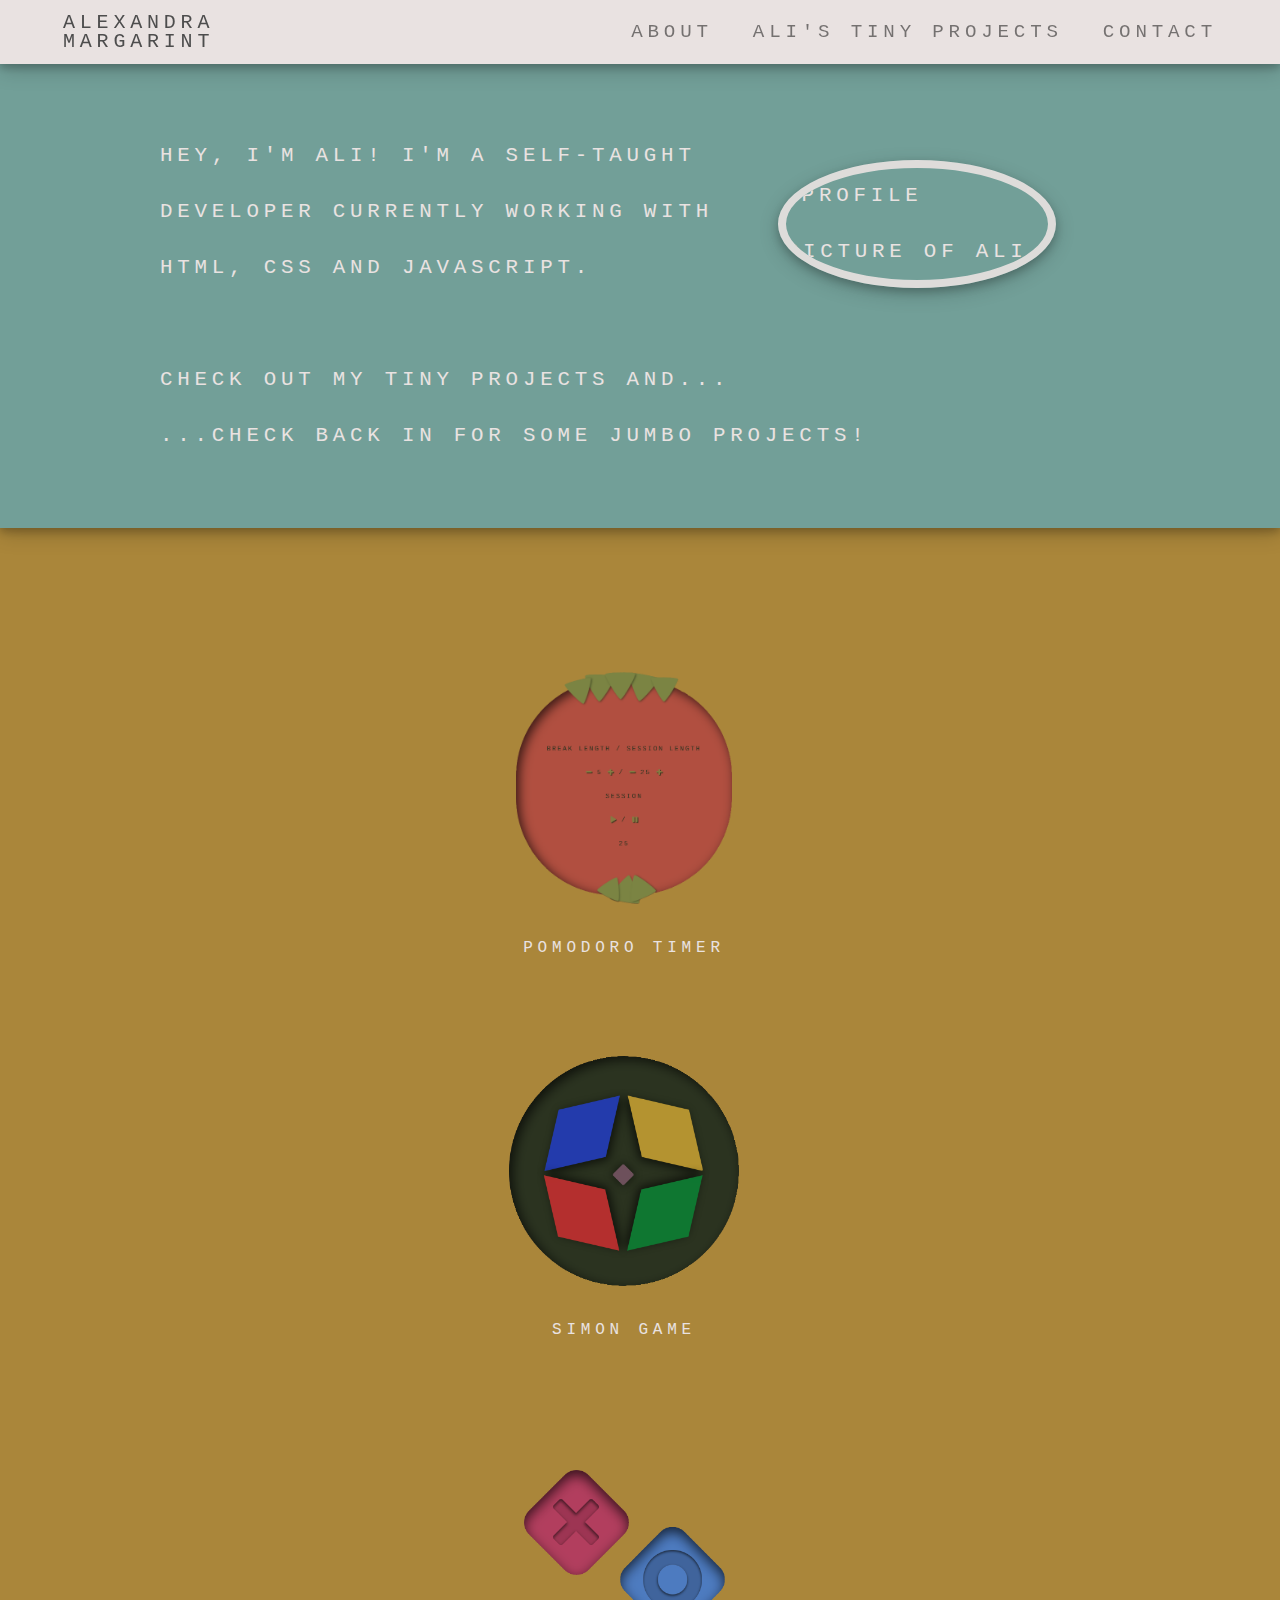
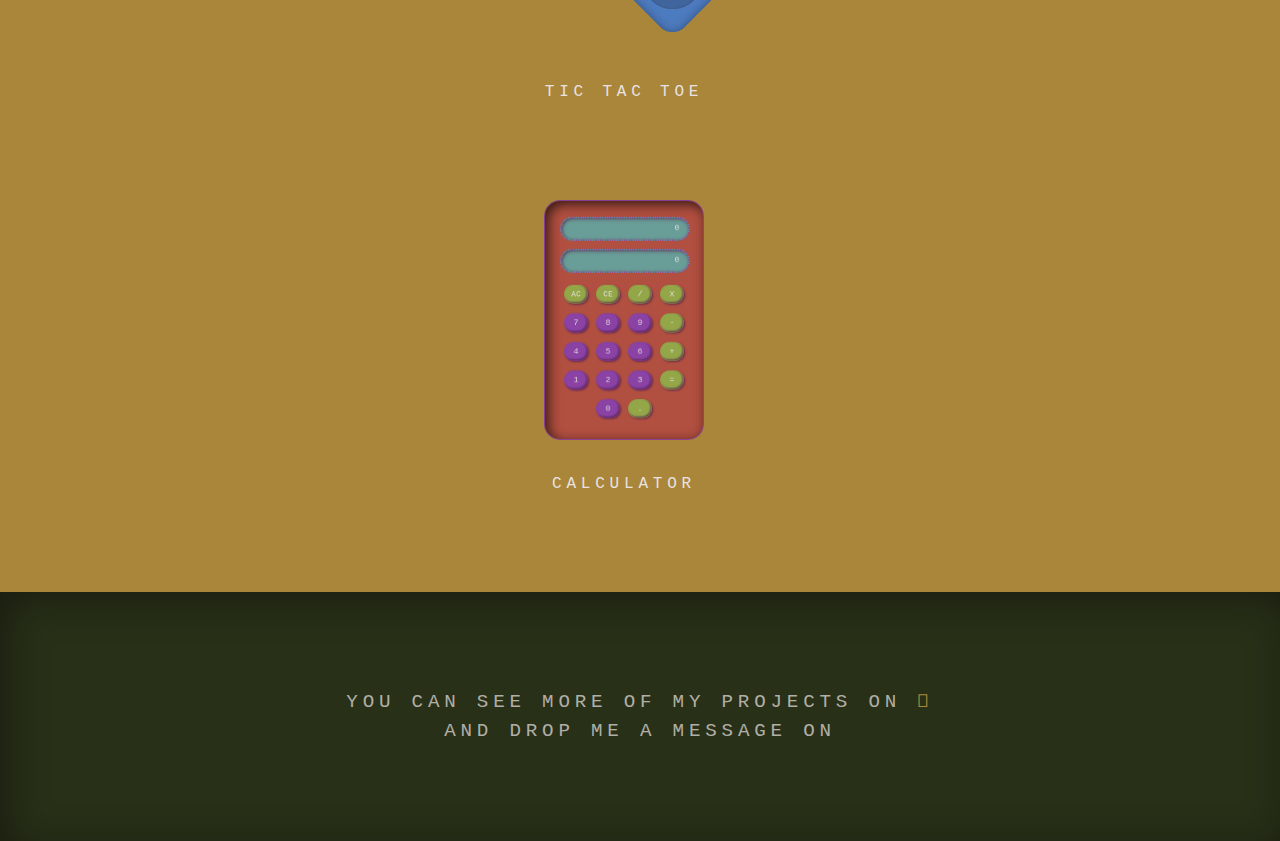
==== index.html @ 78f712eb "Change index name to make it work with github pages" ====
<!DOCTYPE html>
<html lang="en">

<head>
    <meta charset="utf-8">

    <title>Ali's Tiny Projects</title>

    <meta name="description" content="Ali's Tiny Projects">
    <meta name="author" content="Ali">
    <meta name="viewport" content="width=device-width, initial-scale=1, shrink-to-fit=no">
    <script src="https://code.jquery.com/jquery-3.2.1.slim.min.js" integrity="sha384-KJ3o2DKtIkvYIK3UENzmM7KCkRr/rE9/Qpg6aAZGJwFDMVNA/GpGFF93hXpG5KkN"
        crossorigin="anonymous"></script>
    <script src="https://cdnjs.cloudflare.com/ajax/libs/popper.js/1.12.9/umd/popper.min.js" integrity="sha384-ApNbgh9B+Y1QKtv3Rn7W3mgPxhU9K/ScQsAP7hUibX39j7fakFPskvXusvfa0b4Q"
        crossorigin="anonymous"></script>
    <script src="https://maxcdn.bootstrapcdn.com/bootstrap/4.0.0/js/bootstrap.min.js" integrity="sha384-JZR6Spejh4U02d8jOt6vLEHfe/JQGiRRSQQxSfFWpi1MquVdAyjUar5+76PVCmYl"
        crossorigin="anonymous"></script>
    <script defer src="https://use.fontawesome.com/releases/v5.0.6/js/all.js"></script>


    <link rel="stylesheet" href="https://maxcdn.bootstrapcdn.com/bootstrap/4.0.0/css/bootstrap.min.css" integrity="sha384-Gn5384xqQ1aoWXA+058RXPxPg6fy4IWvTNh0E263XmFcJlSAwiGgFAW/dAiS6JXm"
        crossorigin="anonymous">
    <link rel="stylesheet" href="https://cdnjs.cloudflare.com/ajax/libs/font-awesome/4.7.0/css/font-awesome.min.css">
    <link rel="stylesheet" href="portfolio.css">
    


</head>

<body data-spy="scroll" data-target="#navbar">

    <script src="portfolio.js"></script>

    <nav class="navbar navbar-light navbar-expand-lg fixed-top" id="navbar" role="navigation">

        <div class="container-fluid">

            <a class="navbar-brand navbar-left" id="brand" href="#about">ALEXANDRA</br>MARGARINT</a>
            <button class="navbar-toggler navbar-toggler-right" type="button" data-toggle="collapse" data-target="#menu" aria-controls="menu"
                aria-expanded="false" aria-label="Toggle navigation">
                <span class="sr-only">Toggle navigation</span>
                <span class="navbar-toggler-icon"></span>
            </button>

            <div class="collapse navbar-collapse" id="menu">
                <ul class="navbar-nav ml-auto">

                    <li class="nav-item menuItems" id="menuAbout">
                        <a class="nav-link" href="#about">
                            ABOUT
                        </a>
                    </li>

                    <li class="nav-item menuItems" id="menuProjects">
                        <a class="nav-link" href="#projects">
                            ALI'S TINY PROJECTS
                        </a>
                    </li>

                    <li class="nav-item menuItems" id="menuContact">
                        <a class="nav-link" href="#contact">
                            CONTACT
                        </a>
                    </li>

                </ul>
            </div>

        </div>
    </nav>


    <div class="container-fluid" id="about">
        <img class="profile-image" src="https://scontent-lhr3-1.xx.fbcdn.net/v/t1.0-9/17457922_10206556223824264_2593171580238254240_n.jpg?oh=813df266a061aa01385b3a73142059ee&oe=5B10CAC3"
            alt="Profile picture of Ali" title="Picture of Ali on graduation day">

        <div>
            Hey, I'm Ali! I'm a self-taught developer currently working with HTML, CSS and JavaScript.</br>
            </br> Check out my tiny projects and...
        </div>
        <div>...check back in for some jumbo projects!</div>


    </div>

    <div class="container-fluid" id="projects">

        <div class="icon">
            <a href="Pomodoro/Pomodoro.html">
                <img src="images/pomodoro.png" alt="Pomodoro Icon" id="pomodoroIcon"></img>
            </a>
            <a href="Pomodoro/Pomodoro.html"> Pomodoro Timer </a>
        </div>

        <div class="icon">
            <a href="Simon/simon.html">
                <img src="images/simon.png" alt="Simon Icon" id="simonIcon"></img>
            </a>
            <a href="Simon/simon.html">Simon Game</a>
        </div>

        <div class="icon tic">
            <a href="Tic/tic.html">
                <img src="images/Tic-X.png" alt="Tic X Icon" id="xIcon" class="ticIcons"></img>
            </a>
            <a href="Tic/tic.html">

                <img src="images/Tic-O.png" alt="Tic O Icon" id="oIcon" class="ticIcons"></img>
            </a>
            <a href="Tic/tic.html">Tic Tac Toe</a>
        </div>

        <div class="icon">
            <a href="Calculator/calculator.html">
                <img src="images/calculator.png" alt="Calculator Icon" id="calculatorIcon"></img>
            </a>
            <a href="Calculator/calculator.html">Calculator</a>

        </div>
    </div>


    <div class="container-fluid" id="contact">

        <span>You can see more of my projects on </span>
        <a class="button social" href="https://codepen.io/AlexandraM23/" target='_blank'>
            <i class="fab fa-codepen"></i>
        </a>
        </br>
        <span>And drop me a message on </span>
        <a class="button social" href="https://www.linkedin.com/in/alexandra-margarint-6bb7a984/" target='_blank'>
            <i class="fab fa-linkedin-in"></i>
        </a>
        
        <!-- <div class="footer">
            see you soon!
        </div> -->
    </div>
</body>

</html>
---- portfolio.css ----
.selector-for-some-widget {
    box-sizing: content-box;
}

body {
    display: block;
    padding-top: 3rem;
    font-family: "Courier New", Courier, "Lucida Sans Typewriter", "Lucida Typewriter", monospace;
    background-color: #e9e2e1;
}

#navbar {
    background: #e9e2e1;
    line-height: 1.2rem;
    font-size: 1.2em;
    letter-spacing: 0.4rem;
    box-shadow: 0 4px 8px 0 rgba(0, 0, 0, 0.2), 0 6px 20px 0 rgba(0, 0, 0, 0.19);
}

#menuAbout {
    align-self: center;
    margin-right: 1.5rem;
}

#menuContact {
    align-self: center;
    margin-right: 1.5rem;
}

#menuProjects {
    align-self: center;
    margin-right: 1.5rem;
}

.nav-link {
    color: rgb(212, 212, 212);
}

.navbar-brand {
    color: rgb(77, 77, 77);
}

.nav-item {
    display: flex;
}

#brand {
    color: rgb(77, 77, 77);
    margin-left: 2rem;
}

#about {
    display: inline-block;
    box-shadow: 0 4px 8px 0 rgba(0, 0, 0, 0.2), 0 6px 20px 0 rgba(0, 0, 0, 0.19);
    background-color: #729f98;
    color: #e9e2e1;
    font-size: 1.3rem;
    line-height: 3.5rem;
    letter-spacing: 0.3rem;
    text-align: left;
    text-transform: uppercase;
    margin: auto;
    padding-top: 5rem;
    padding-bottom: 4rem;
    padding-left: 10rem;
    padding-right: 12rem;
}

.profile-image {
    display: block;
    float: right;
    border-radius: 50%;
    border-width: 0.5rem;
    border-style: solid;
    border-color: #e9e2e1e7;
    margin-left: 2rem;
    margin-top: 2rem;
    margin-bottom: 2rem;
    margin-right: 2rem;
    width: 30%;
    box-shadow: 0 4px 8px 0 rgba(0, 0, 0, 0.2), 0 6px 20px 0 rgba(0, 0, 0, 0.19);
}

#projects {
    display: flex;
    flex-direction: row;
    flex-wrap: wrap;
    justify-content: center;
    align-items: center;
    padding-top: 5rem;
    padding-bottom: 4rem;
    padding-left: 10rem;
    padding-right: 12rem;
    background-color: #aa863a;
    box-shadow: 0 4px 8px 0 rgba(0, 0, 0, 0.2), 0 6px 20px 0 rgba(0, 0, 0, 0.19);
    z-index: 1;
}

ul {
    list-style: none;
}

.icon {
    display: flex;
    width: 30rem;
    flex-direction: column;
    justify-content: center;
    align-items: center;
    margin-top: 2rem;
    margin-bottom: 2rem;
}

#pomodoroIcon {
    width: 45%;
    margin-top: 2rem;
    margin-bottom: 2rem;
}

#pomodoroIcon:hover {
    animation-name: shake;
    animation-iteration-count: 1;
    animation-duration: 1.5s;
}

#simonIcon {
    width: 60%;
    margin-top: 2rem;
    margin-bottom: 2rem;
}

#simonIcon:hover {
    animation-name: shake;
    animation-iteration-count: 1;
    animation-duration: 1.5s;
}

#calculatorIcon {
    width: 40%;
    margin-top: 2rem;
    margin-bottom: 2rem;
}

#calculatorIcon:hover {
    animation-name: shake;
    animation-iteration-count: 1;
    animation-duration: 1.5s;
}

@keyframes shake {
    0% {
        transform: rotate(0deg);
    }
    10% {
        transform: rotate(-5deg);
    }
    30% {
        transform: rotate(20deg);
    }
    50% {
        transform: rotate(-20deg);
    }
    60% {
        transform: rotate(15deg);
    }
    70% {
        transform: rotate(-15deg);
    }
    80% {
        transform: rotate(5deg);
    }
    90% {
        transform: rotate(-5deg);
    }
    100% {
        transform: rotate(0deg);
    }
}

#xIcon {
    position: relative;
    top: 2rem;
    left: -3rem;
    width: 30%;
    margin-top: 2rem;
    margin-bottom: 2rem;
}

#oIcon {
    position: relative;
    top: -3rem;
    left: 3rem;
    width: 30%;
}

.ticIcons:hover {
    animation-name: shake;
    animation-iteration-count: 1;
    animation-duration: 1.5s;
}

a {
    color: #e9e2e1;
    text-transform: uppercase;
    letter-spacing: 0.3rem;
    text-align: center;
}

a:hover {
    color: #e9e2e1;
    text-decoration-line: none;
}

a:active {
    color: #e9e2e1;
    text-decoration-line: none;
}

a:focus {
    color: #e9e2e1;
    text-decoration-line: none;
}

#contact {
    
    margin: auto;
    padding-top: 6rem;
    padding-bottom: 6rem;
    
    background-color: #283018;
    box-shadow: inset 7px 7px 40px 0 rgba(0, 0, 0, 0.383);

    text-align: center;
    text-transform: uppercase;
    letter-spacing: 0.3rem;
    font-size: 1.2rem;
    font-family: "Courier New", Courier, "Lucida Sans Typewriter", "Lucida Typewriter", monospace;
    color: #e9e2e1b7;
}

.fa-linkedin-in, .fa-codepen{
     color: #aa863a;
}
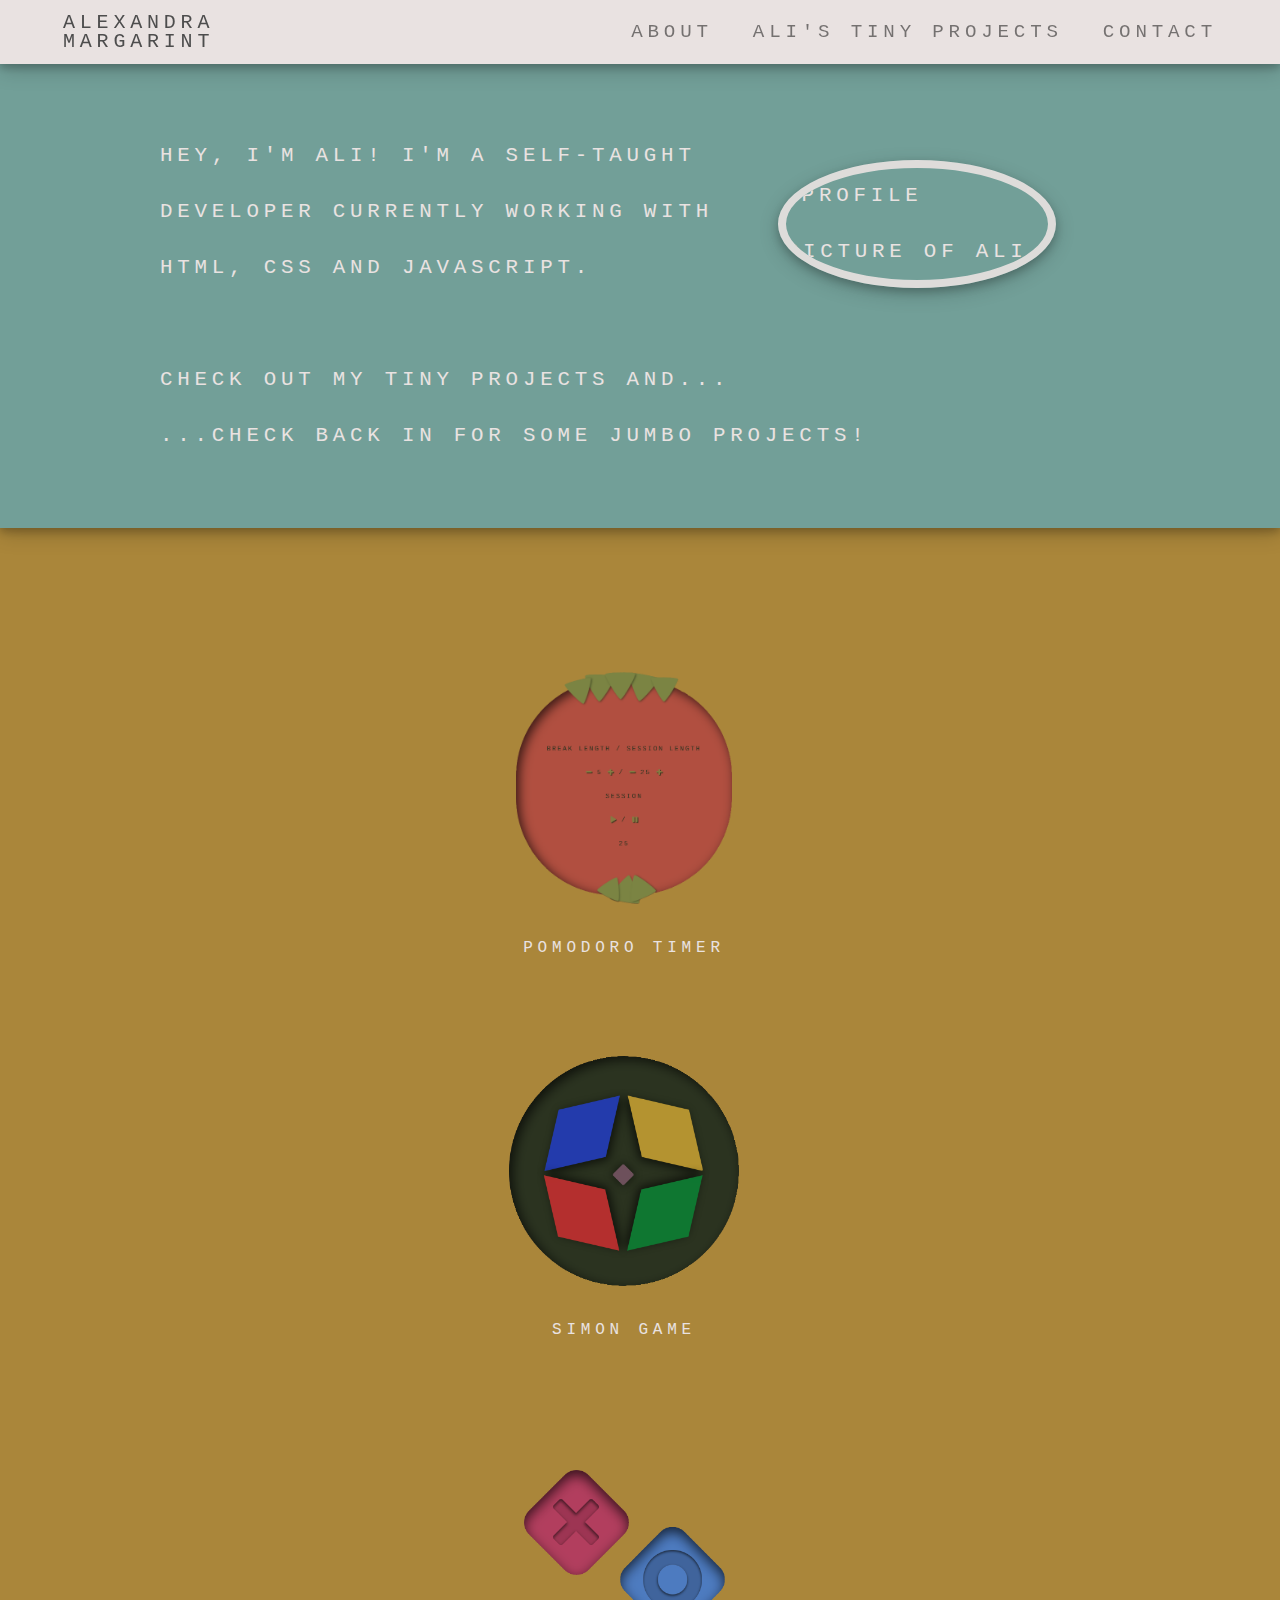
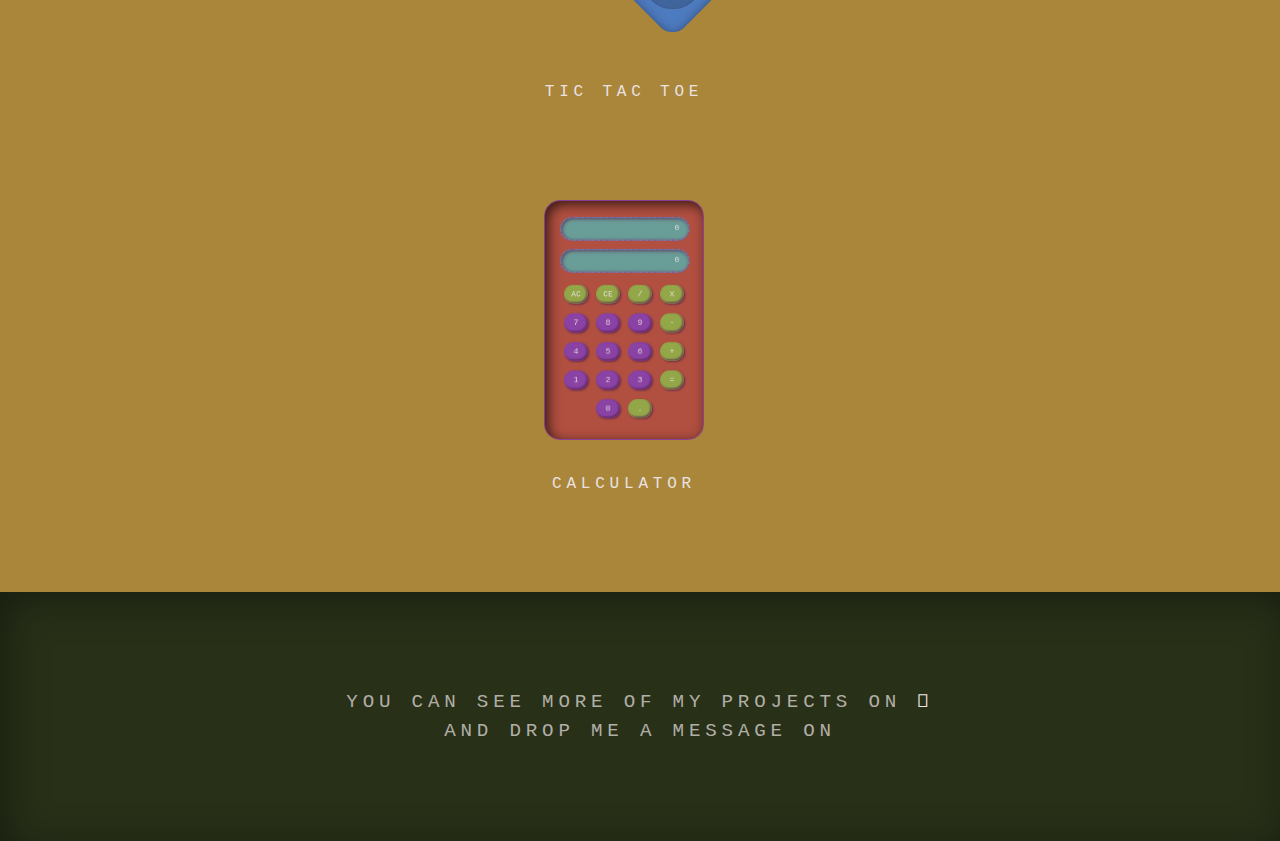
==== commit d195c103: "Change in contact details" ====
--- a/index.html
+++ b/index.html
@@ -123,8 +123,8 @@
     <div class="container-fluid" id="contact">
 
         <span>You can see more of my projects on </span>
-        <a class="button social" href="https://codepen.io/AlexandraM23/" target='_blank'>
-            <i class="fab fa-codepen"></i>
+        <a class="button social" href="https://github.com/AlexandraM23" target='_blank'>
+            <i class="fab fa-github"></i>
         </a>
         </br>
         <span>And drop me a message on </span>
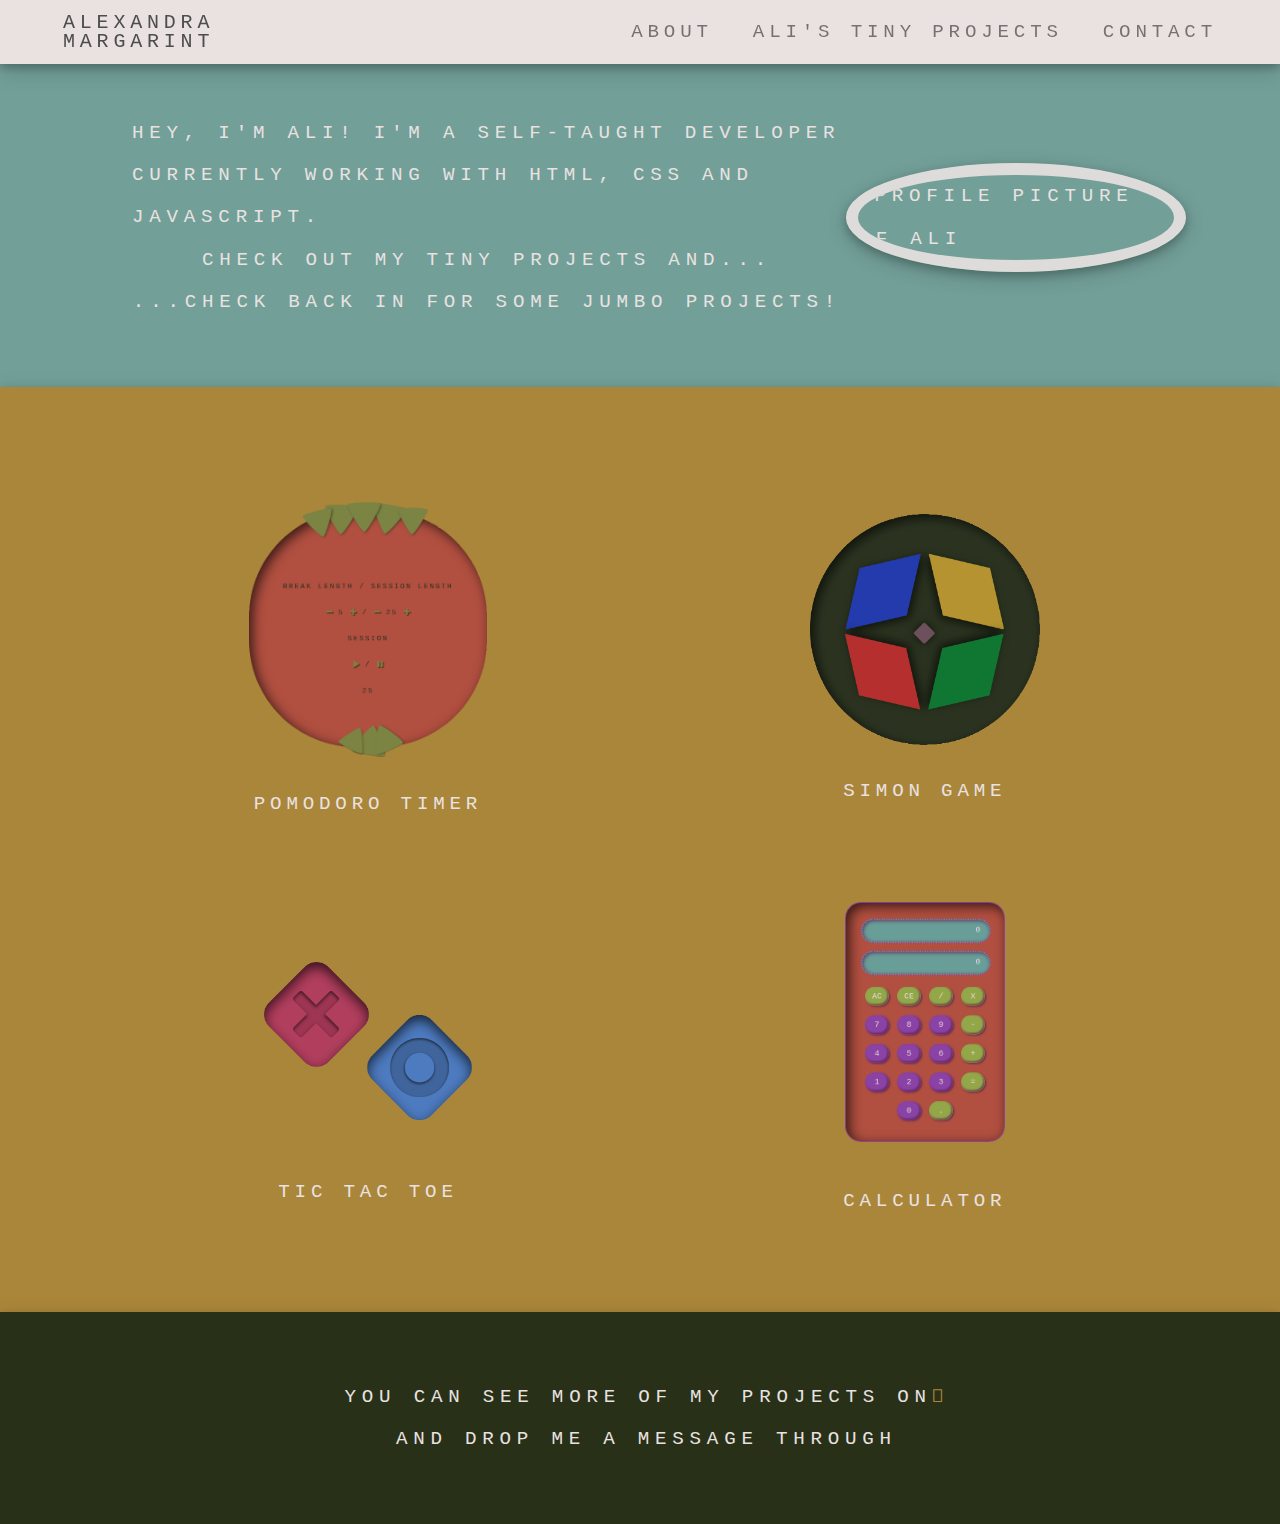
==== commit 348e6325: "Upload responsive version" ====
--- a/index.html
+++ b/index.html
@@ -22,14 +22,12 @@
         crossorigin="anonymous">
     <link rel="stylesheet" href="https://cdnjs.cloudflare.com/ajax/libs/font-awesome/4.7.0/css/font-awesome.min.css">
     <link rel="stylesheet" href="portfolio.css">
-    
+
 
 
 </head>
 
 <body data-spy="scroll" data-target="#navbar">
-
-    <script src="portfolio.js"></script>
 
     <nav class="navbar navbar-light navbar-expand-lg fixed-top" id="navbar" role="navigation">
 
@@ -71,70 +69,86 @@
 
 
     <div class="container-fluid" id="about">
-        <img class="profile-image" src="https://scontent-lhr3-1.xx.fbcdn.net/v/t1.0-9/17457922_10206556223824264_2593171580238254240_n.jpg?oh=813df266a061aa01385b3a73142059ee&oe=5B10CAC3"
-            alt="Profile picture of Ali" title="Picture of Ali on graduation day">
-
-        <div>
-            Hey, I'm Ali! I'm a self-taught developer currently working with HTML, CSS and JavaScript.</br>
-            </br> Check out my tiny projects and...
+        <div class="container row">
+            <div class="col-8">
+                <div class="row">
+                    Hey, I'm Ali! I'm a self-taught developer currently working with HTML, CSS and JavaScript.
+                </div>
+                <div class="row">
+                    Check out my tiny projects and...
+                </div>
+                <div class="row">
+                    ...check back in for some jumbo projects!
+                </div>
+            </div>
+            <div class="col-4">
+                <img class="profile-image" src="https://scontent-lhr3-1.xx.fbcdn.net/v/t1.0-9/17457922_10206556223824264_2593171580238254240_n.jpg?oh=813df266a061aa01385b3a73142059ee&oe=5B10CAC3"
+                    alt="Profile picture of Ali">
+            </div>
         </div>
-        <div>...check back in for some jumbo projects!</div>
-
-
     </div>
 
     <div class="container-fluid" id="projects">
+        <div class="row">
 
-        <div class="icon">
-            <a href="Pomodoro/Pomodoro.html">
-                <img src="images/pomodoro.png" alt="Pomodoro Icon" id="pomodoroIcon"></img>
-            </a>
-            <a href="Pomodoro/Pomodoro.html"> Pomodoro Timer </a>
+            <div class="col-6 icon">
+                <a href="Pomodoro/Pomodoro.html">
+                    <img src="images/pomodoro.png" alt="Pomodoro Icon" id="pomodoroIcon"></img>
+                </a>
+                <a href="Pomodoro/Pomodoro.html"> Pomodoro Timer </a>
+            </div>
+
+            <div class="col-6 icon">
+                <a href="Simon/simon.html">
+                    <img src="images/simon.png" alt="Simon Icon" id="simonIcon"></img>
+                </a>
+                <a href="Simon/simon.html">Simon Game</a>
+            </div>
+
         </div>
 
-        <div class="icon">
-            <a href="Simon/simon.html">
-                <img src="images/simon.png" alt="Simon Icon" id="simonIcon"></img>
-            </a>
-            <a href="Simon/simon.html">Simon Game</a>
+        <div class="row">
+
+            <div class="col-6 icon">
+                <a href="Tic/tic.html">
+                    <img src="images/Tic-X.png" alt="Tic X Icon" id="xIcon" class="ticIcons"></img>
+                </a>
+                <a href="Tic/tic.html">
+
+                    <img src="images/Tic-O.png" alt="Tic O Icon" id="oIcon" class="ticIcons"></img>
+                </a>
+                <a href="Tic/tic.html">Tic Tac Toe</a>
+            </div>
+
+            <div class="col-6 icon">
+                <a href="Calculator/calculator.html">
+                    <img src="images/calculator.png" alt="Calculator Icon" id="calculatorIcon"></img>
+                </a>
+                <a href="Calculator/calculator.html">Calculator</a>
+            </div>
+
         </div>
 
-        <div class="icon tic">
-            <a href="Tic/tic.html">
-                <img src="images/Tic-X.png" alt="Tic X Icon" id="xIcon" class="ticIcons"></img>
-            </a>
-            <a href="Tic/tic.html">
-
-                <img src="images/Tic-O.png" alt="Tic O Icon" id="oIcon" class="ticIcons"></img>
-            </a>
-            <a href="Tic/tic.html">Tic Tac Toe</a>
-        </div>
-
-        <div class="icon">
-            <a href="Calculator/calculator.html">
-                <img src="images/calculator.png" alt="Calculator Icon" id="calculatorIcon"></img>
-            </a>
-            <a href="Calculator/calculator.html">Calculator</a>
-
-        </div>
     </div>
 
 
     <div class="container-fluid" id="contact">
 
-        <span>You can see more of my projects on </span>
-        <a class="button social" href="https://github.com/AlexandraM23" target='_blank'>
-            <i class="fab fa-github"></i>
-        </a>
-        </br>
-        <span>And drop me a message on </span>
-        <a class="button social" href="https://www.linkedin.com/in/alexandra-margarint-6bb7a984/" target='_blank'>
-            <i class="fab fa-linkedin-in"></i>
-        </a>
-        
-        <!-- <div class="footer">
-            see you soon!
-        </div> -->
+        <div class="row">
+            <span>You can see more of my projects on </span>
+            <a class="button social" href="https://github.com/AlexandraM23" target='_blank'>
+                <i class="fab fa-github"></i>
+            </a>
+        </div>
+
+        <div class="row">
+            <span>And drop me a message through </span>
+            <a class="button social" href="https://www.linkedin.com/in/alexandra-margarint-6bb7a984/" target='_blank'>
+                <i class="fab fa-linkedin-in"></i>
+            </a>
+        </div>
+
+
     </div>
 </body>
 
--- a/portfolio.css
+++ b/portfolio.css
@@ -1,9 +1,10 @@
-.selector-for-some-widget {
+/* .selector-for-some-widget {
     box-sizing: content-box;
-}
+} */
 
 body {
-    display: block;
+    display: flex;
+    flex-direction: column;
     padding-top: 3rem;
     font-family: "Courier New", Courier, "Lucida Sans Typewriter", "Lucida Typewriter", monospace;
     background-color: #e9e2e1;
@@ -50,34 +51,47 @@
 }
 
 #about {
-    display: inline-block;
+    display: flex;
+    flex-direction: column;
+    justify-content: center;
+    align-items: center;
     box-shadow: 0 4px 8px 0 rgba(0, 0, 0, 0.2), 0 6px 20px 0 rgba(0, 0, 0, 0.19);
     background-color: #729f98;
-    color: #e9e2e1;
-    font-size: 1.3rem;
-    line-height: 3.5rem;
-    letter-spacing: 0.3rem;
-    text-align: left;
+    margin: auto;
+    width: 100%;
+    padding-top: 4em;
+    padding-bottom: 4em;
+    
+}
+.container{
+    display: flex;
+    flex-direction: column;
+    align-items: center;
+    
+}
+.row {
+    display: flex;
+    flex-direction: row;
+    flex-wrap: wrap;
+    justify-content: center;
+    align-content: left;
+    margin-right: 1vw;
+    margin-left: 2vw;
+    width: 100%;
+    font-size: 1.5vw;;
+    color: #e9e2e1;
     text-transform: uppercase;
-    margin: auto;
-    padding-top: 5rem;
-    padding-bottom: 4rem;
-    padding-left: 10rem;
-    padding-right: 12rem;
+    line-height: 220%;
+    letter-spacing: 0.3em;
 }
 
 .profile-image {
-    display: block;
-    float: right;
+    
     border-radius: 50%;
-    border-width: 0.5rem;
+    border-width: 1vw;
     border-style: solid;
     border-color: #e9e2e1e7;
-    margin-left: 2rem;
-    margin-top: 2rem;
-    margin-bottom: 2rem;
-    margin-right: 2rem;
-    width: 30%;
+    width: 90%;
     box-shadow: 0 4px 8px 0 rgba(0, 0, 0, 0.2), 0 6px 20px 0 rgba(0, 0, 0, 0.19);
 }
 
@@ -87,33 +101,27 @@
     flex-wrap: wrap;
     justify-content: center;
     align-items: center;
-    padding-top: 5rem;
-    padding-bottom: 4rem;
-    padding-left: 10rem;
-    padding-right: 12rem;
+    padding-top: 5vw;
+    padding-bottom: 5vw;
+    padding-right: 5vw;
+    padding-left: 5vw;
     background-color: #aa863a;
     box-shadow: 0 4px 8px 0 rgba(0, 0, 0, 0.2), 0 6px 20px 0 rgba(0, 0, 0, 0.19);
-    z-index: 1;
-}
-
-ul {
-    list-style: none;
 }
 
 .icon {
     display: flex;
-    width: 30rem;
-    flex-direction: column;
-    justify-content: center;
-    align-items: center;
-    margin-top: 2rem;
-    margin-bottom: 2rem;
+    flex-direction: column;
+    justify-content: center;
+    align-items: center;
+    margin-top: 2vw;
+    margin-bottom: 2vw;
 }
 
 #pomodoroIcon {
     width: 45%;
-    margin-top: 2rem;
-    margin-bottom: 2rem;
+    margin-top: 2vw;
+    margin-bottom: 2vw;
 }
 
 #pomodoroIcon:hover {
@@ -124,8 +132,8 @@
 
 #simonIcon {
     width: 60%;
-    margin-top: 2rem;
-    margin-bottom: 2rem;
+    margin-top: 2vw;
+    margin-bottom: 2vw;
 }
 
 #simonIcon:hover {
@@ -136,8 +144,8 @@
 
 #calculatorIcon {
     width: 40%;
-    margin-top: 2rem;
-    margin-bottom: 2rem;
+    margin-top: 2vw;
+    margin-bottom: 3vw;
 }
 
 #calculatorIcon:hover {
@@ -178,17 +186,17 @@
 
 #xIcon {
     position: relative;
-    top: 2rem;
-    left: -3rem;
+    top: 4vw;
+    left: -4vw;
     width: 30%;
-    margin-top: 2rem;
-    margin-bottom: 2rem;
+    margin-top: 2vw;
+    margin-bottom: 4vw;
 }
 
 #oIcon {
     position: relative;
-    top: -3rem;
-    left: 3rem;
+    top: -4vw;
+    left: 4vw;
     width: 30%;
 }
 
@@ -221,22 +229,20 @@
 }
 
 #contact {
-    
+    display: flex;
+    flex-direction: column;
+    justify-content: center;
+    align-items: center;
+    box-shadow: 0 4px 8px 0 rgba(0, 0, 0, 0.2), 0 6px 20px 0 rgba(0, 0, 0, 0.19);
+    background-color:  #283018;
     margin: auto;
-    padding-top: 6rem;
-    padding-bottom: 6rem;
-    
-    background-color: #283018;
-    box-shadow: inset 7px 7px 40px 0 rgba(0, 0, 0, 0.383);
-
-    text-align: center;
-    text-transform: uppercase;
-    letter-spacing: 0.3rem;
-    font-size: 1.2rem;
-    font-family: "Courier New", Courier, "Lucida Sans Typewriter", "Lucida Typewriter", monospace;
-    color: #e9e2e1b7;
-}
-
-.fa-linkedin-in, .fa-codepen{
-     color: #aa863a;
+    width: 100%;
+    padding-top: 4em;
+    padding-bottom: 4em;
+   
+}
+
+.fa-linkedin-in,
+.fa-github {
+    color: #aa863a;
 }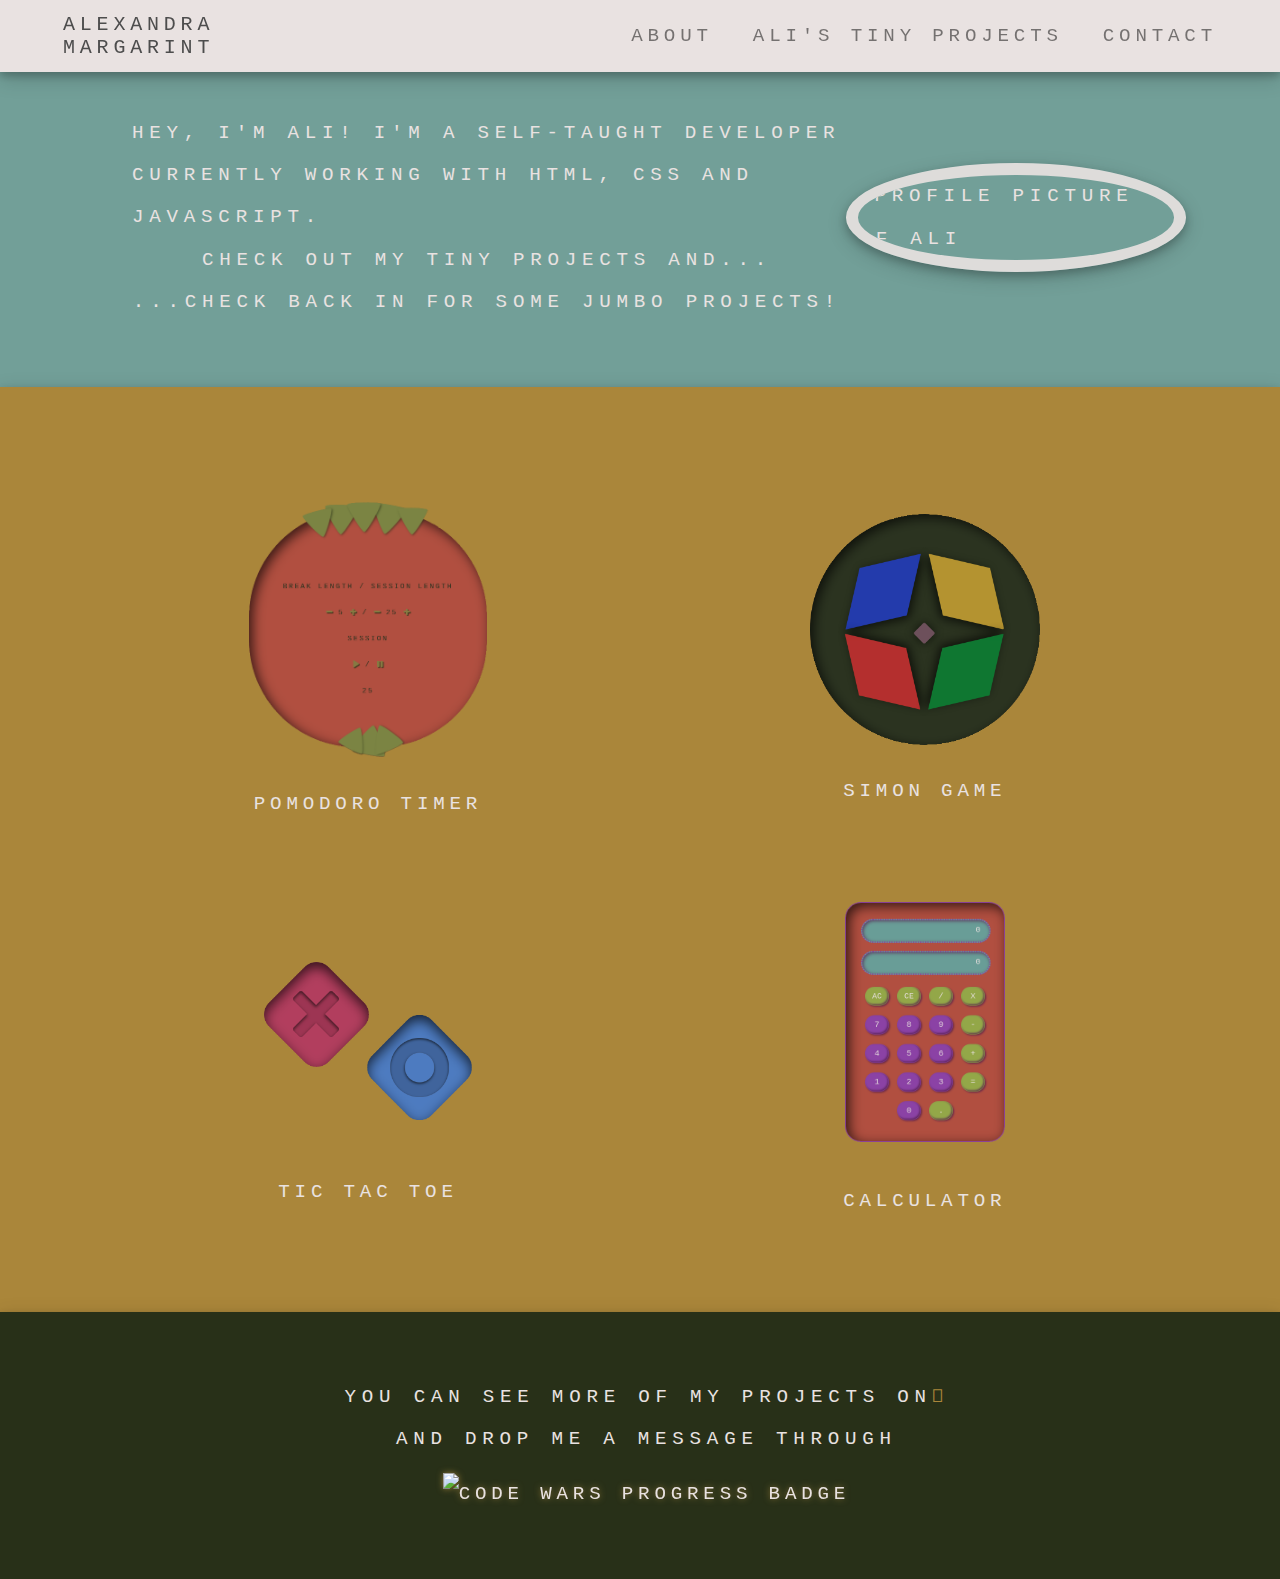
==== commit 048f67e6: "update Code Wars Badge to Contact section" ====
--- a/index.html
+++ b/index.html
@@ -147,8 +147,10 @@
                 <i class="fab fa-linkedin-in"></i>
             </a>
         </div>
-
-
+        <div class="row">
+            <a href="https://www.codewars.com/users/AlexandraM23"><img src=" https://www.codewars.com/users/AlexandraM23/badges/large" alt="Code Wars Progress Badge" id="codeWarsBadge"></a>
+        </div>
+       
     </div>
 </body>
 
--- a/portfolio.css
+++ b/portfolio.css
@@ -12,9 +12,9 @@
 
 #navbar {
     background: #e9e2e1;
-    line-height: 1.2rem;
+    line-height: 1.2em;
     font-size: 1.2em;
-    letter-spacing: 0.4rem;
+    letter-spacing: 0.4em;
     box-shadow: 0 4px 8px 0 rgba(0, 0, 0, 0.2), 0 6px 20px 0 rgba(0, 0, 0, 0.19);
 }
 
@@ -78,8 +78,8 @@
     margin-right: 1vw;
     margin-left: 2vw;
     width: 100%;
-    font-size: 1.5vw;;
-    color: #e9e2e1;
+    color: #e9e2e1;
+    font-size: 1.5vw;
     text-transform: uppercase;
     line-height: 220%;
     letter-spacing: 0.3em;
@@ -245,4 +245,9 @@
 .fa-linkedin-in,
 .fa-github {
     color: #aa863a;
+}
+
+#codeWarsBadge{
+    filter: drop-shadow(0px 0px 3px #aa873ac4);
+    margin-top: 1vw;
 }